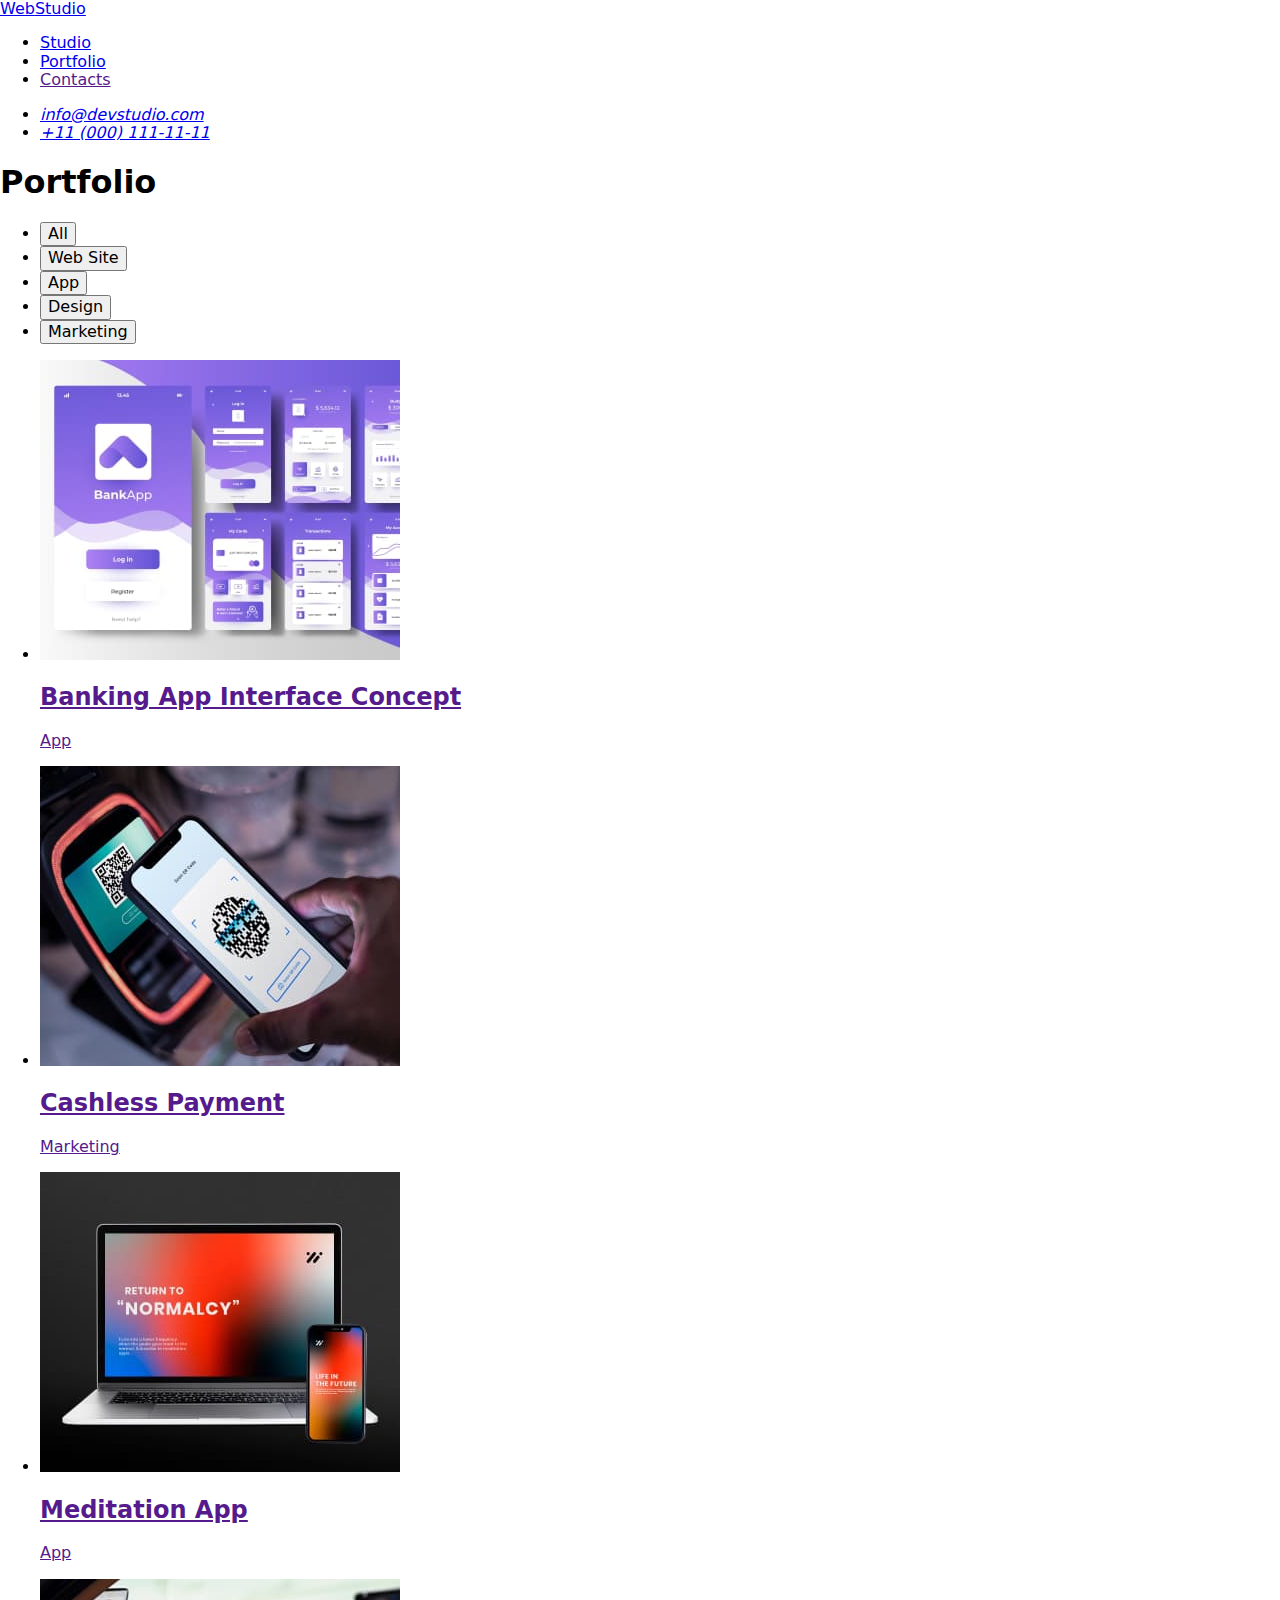
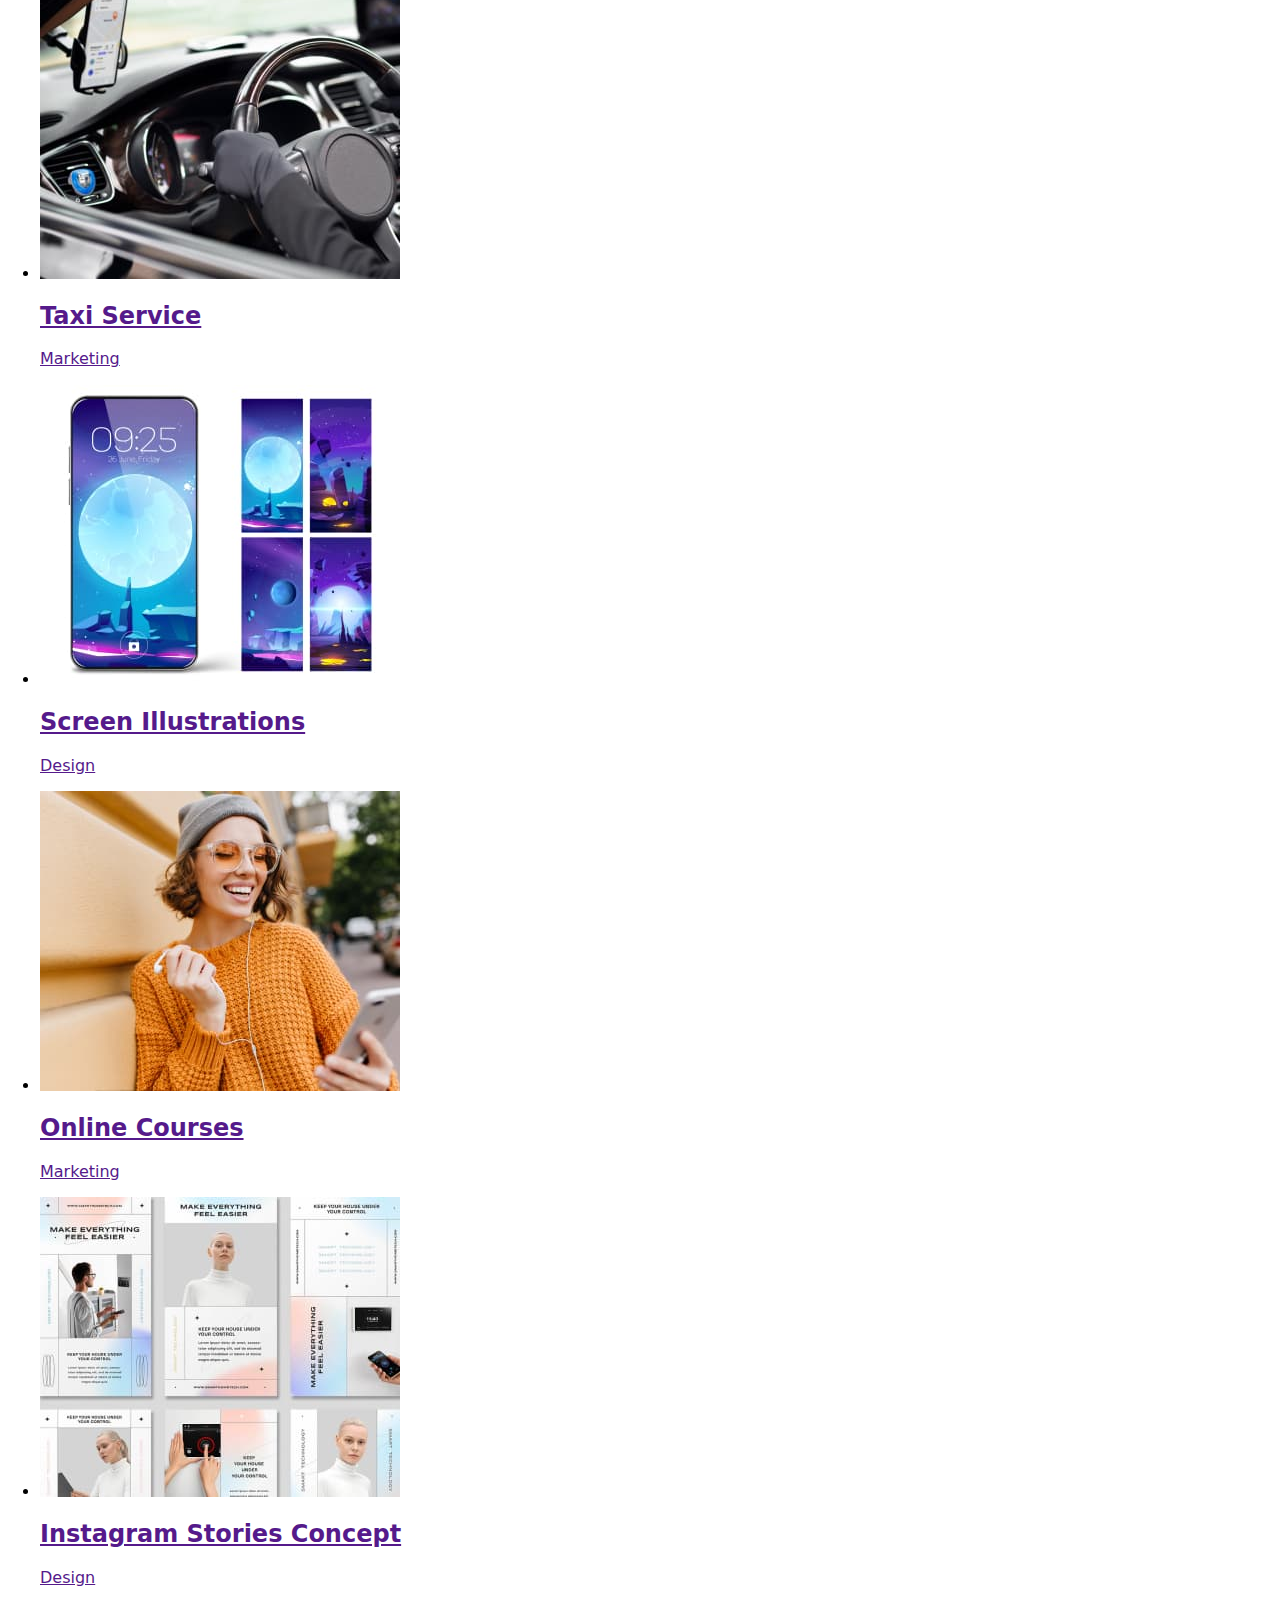
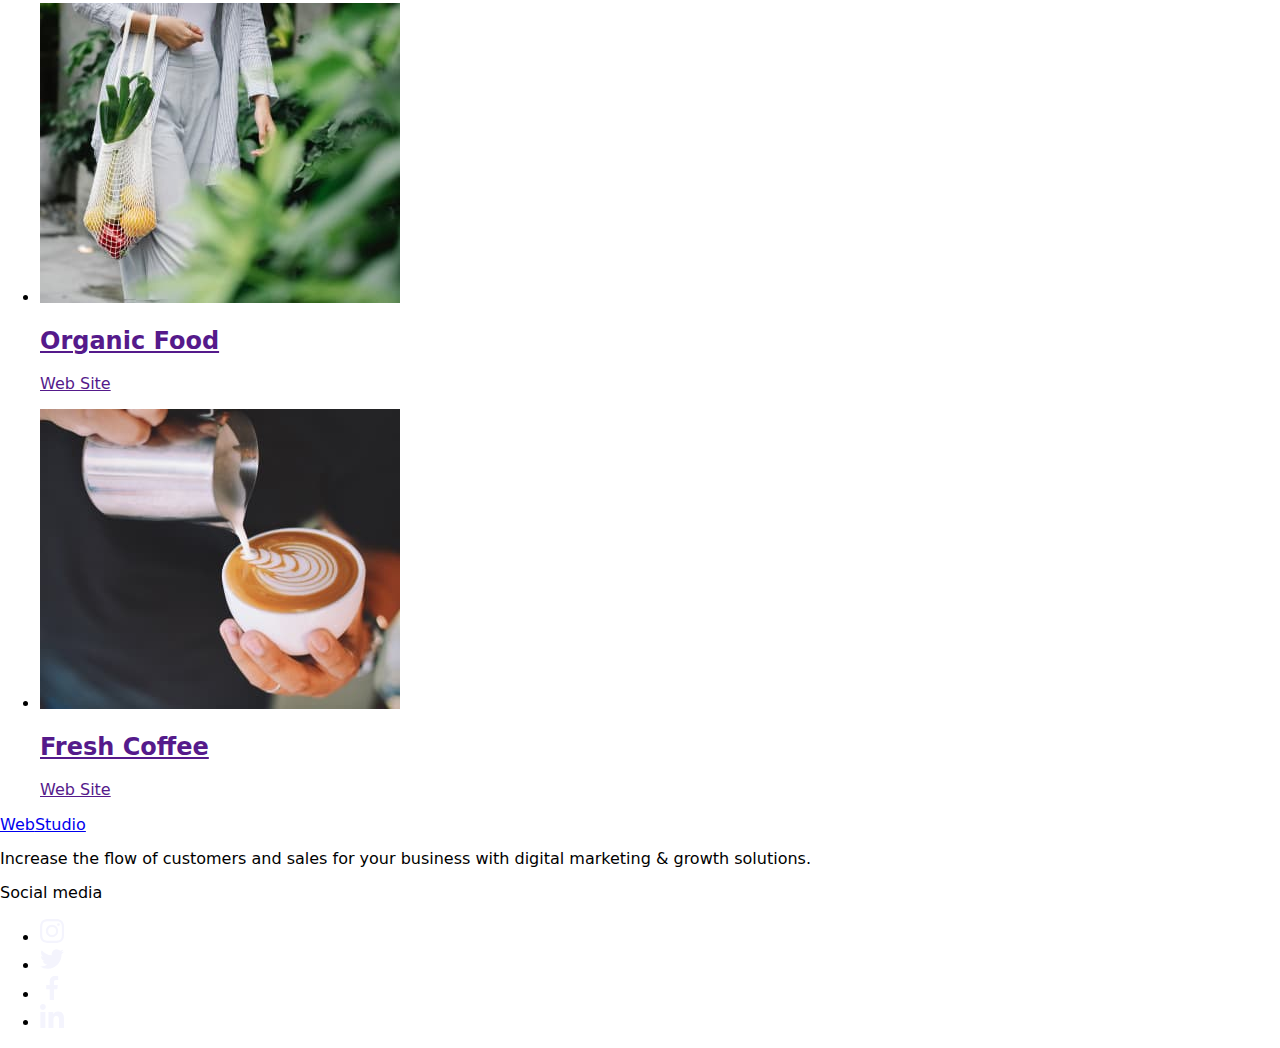
==== portfolio.html @ e6bb468a "copies files from" ====
<!DOCTYPE html>
<html lang="en">
  <head>
    <meta charset="UTF-8" />
    <meta http-equiv="X-UA-Compatible" content="IE=edge" />
    <meta name="viewport" content="width=device-width, initial-scale=1.0" />

    <title>Portfolio</title>
    <link rel="preconnect" href="https://fonts.googleapis.com" />
    <link rel="preconnect" href="https://fonts.gstatic.com" crossorigin />
    <link
      href="https://fonts.googleapis.com/css2?family=Raleway:wght@800&family=Roboto:wght@400;500;700;900&display=swap"
      rel="stylesheet"
    />
    <link
      rel="stylesheet"
      href="https://cdnjs.cloudflare.com/ajax/libs/modern-normalize/1.1.0/modern-normalize.min.css"
    />

    <link rel="stylesheet" href="./css/styles.css" />
  </head>

  <body>
    <!-- Header -->

    <header class="page-header">
      <div class="container main-header">
        <nav class="site-nav">
          <a class="logo-header link" href="./index.html"
            >Web<span class="logo-part-header">Studio</span></a
          >
          <ul class="menu list">
            <li class="menu-item">
              <a class="menu-link link" href="./index.html">Studio</a>
            </li>
            <li class="menu-item">
              <a class="menu-link link" href="./portfolio.html">Portfolio</a>
            </li>
            <li class="menu-item">
              <a class="menu-link link" href="">Contacts</a>
            </li>
          </ul>
        </nav>

        <address class="contacts">
          <ul class="contacts-list list">
            <li class="contacts-item">
              <a class="contact-link link" href="mailto:info@devstudio.com"
                >info@devstudio.com</a
              >
            </li>
            <li class="contacts-item">
              <a class="contact-link link" href="tel:+110001111111"
                >+11 (000) 111-11-11</a
              >
            </li>
          </ul>
        </address>
      </div>
    </header>

    <!-- Main -->

    <main>
      <section class="section projects">
        <!-- Hidden header h1 -->

        <div class="container">
          <h1 class="page-title visually-hidden">Portfolio</h1>

          <!-- Filters -->

          <ul class="filters-list list">
            <li class="filters-item">
              <button class="filters-btn" type="button">All</button>
            </li>
            <li class="filters-item">
              <button class="filters-btn" type="button">Web Site</button>
            </li>
            <li class="filters-item">
              <button class="filters-btn" type="button">App</button>
            </li>
            <li class="filters-item">
              <button class="filters-btn" type="button">Design</button>
            </li>
            <li class="filters-item">
              <button class="filters-btn" type="button">Marketing</button>
            </li>
          </ul>

          <!-- Projects -->

          <ul class="projects-list list">
            <li class="projects-card">
              <a class="projects-link link" href="">
                <img
                  class="projects-img"
                  src="./images/portfolio/banking-app.jpg"
                  alt="Banking App Interface Concept"
                  width="360"
                  height="300"
                />
                <div class="description">
                  <h2 class="projects-name">Banking App Interface Concept</h2>
                  <p class="projects-type">App</p>
                </div>
              </a>
            </li>

            <li class="projects-card">
              <a class="projects-link link" href="">
                <img
                  class="projects-img"
                  src="./images/portfolio/cashless-payment.jpg"
                  alt="Cashless Payment"
                  width="360"
                  height="300"
                />
                <div class="description">
                  <h2 class="projects-name">Cashless Payment</h2>
                  <p class="projects-type">Marketing</p>
                </div>
              </a>
            </li>

            <li class="projects-card">
              <a class="projects-link link" href="">
                <img
                  class="projects-img"
                  src="./images/portfolio/meditation-app.jpg"
                  alt="Meditation App"
                  width="360"
                  height="300"
                />
                <div class="description">
                  <h2 class="projects-name">Meditation App</h2>
                  <p class="projects-type">App</p>
                </div>
              </a>
            </li>

            <li class="projects-card">
              <a class="projects-link link" href="">
                <img
                  class="projects-img"
                  src="./images/portfolio/taxi-service.jpg"
                  alt="Taxi Service"
                  width="360"
                  height="300"
                />
                <div class="description">
                  <h2 class="projects-name">Taxi Service</h2>
                  <p class="projects-type">Marketing</p>
                </div>
              </a>
            </li>

            <li class="projects-card">
              <a class="projects-link link" href="">
                <img
                  class="projects-img"
                  src="./images/portfolio/screen-illustrations.jpg"
                  alt="Screen Illustrations"
                  width="360"
                  height="300"
                />
                <div class="description">
                  <h2 class="projects-name">Screen Illustrations</h2>
                  <p class="projects-type">Design</p>
                </div>
              </a>
            </li>

            <li class="projects-card">
              <a class="projects-link link" href="">
                <img
                  class="projects-img"
                  src="./images/portfolio/online-courses.jpg"
                  alt="Online Courses"
                  width="360"
                  height="300"
                />
                <div class="description">
                  <h2 class="projects-name">Online Courses</h2>
                  <p class="projects-type">Marketing</p>
                </div>
              </a>
            </li>

            <li class="projects-card">
              <a class="projects-link link" href="">
                <img
                  class="projects-img"
                  src="./images/portfolio/instagram-stories-concept.jpg"
                  alt="Instagram Stories Concept"
                  width="360"
                  height="300"
                />
                <div class="description">
                  <h2 class="projects-name">Instagram Stories Concept</h2>
                  <p class="projects-type">Design</p>
                </div>
              </a>
            </li>

            <li class="projects-card">
              <a class="projects-link link" href="">
                <img
                  class="projects-img"
                  src="./images/portfolio/organic-food.jpg"
                  alt="Organic Food"
                  width="360"
                  height="300"
                />
                <div class="description">
                  <h2 class="projects-name">Organic Food</h2>
                  <p class="projects-type">Web Site</p>
                </div>
              </a>
            </li>

            <li class="projects-card">
              <a class="projects-link link" href="">
                <img
                  class="projects-img"
                  src="./images/portfolio/fresh-coffee.jpg"
                  alt="Fresh Coffee"
                  width="360"
                  height="300"
                />
                <div class="description">
                  <h2 class="projects-name">Fresh Coffee</h2>
                  <p class="projects-type">Web Site</p>
                </div>
              </a>
            </li>
          </ul>
        </div>
      </section>
    </main>

    <!-- Footer -->

    <footer class="page-footer">
      <div class="container main-footer">
        <div class="footer-slogan">
          <a class="logo-footer link" href="./index.html"
            >Web<span class="logo-part-footer">Studio</span></a
          >
          <p class="footer-text">
            Increase the flow of customers and sales for your business with
            digital marketing & growth solutions.
          </p>
        </div>

        <div class="social-media">
          <p class="footer-text">Social media</p>
          <ul class="footer-social-media list">
            <li class="footer-social-media-item">
              <a
                class="footer-social-media-link link"
                href=""
                aria-label="Instagram"
              >
                <svg class="social-media-icon" width="24" height="24">
                  <use href="./images/icons.svg#icon-instagram"></use>
                </svg>
              </a>
            </li>

            <li class="footer-social-media-item">
              <a
                class="footer-social-media-link link"
                href=""
                aria-label="Twitter"
              >
                <svg class="social-media-icon" width="24" height="24">
                  <use href="./images/icons.svg#icon-twitter"></use>
                </svg>
              </a>
            </li>

            <li class="footer-social-media-item">
              <a
                class="footer-social-media-link link"
                href=""
                aria-label="Facebook"
              >
                <svg class="social-media-icon" width="24" height="24">
                  <use href="./images/icons.svg#icon-facebook"></use>
                </svg>
              </a>
            </li>

            <li class="footer-social-media-item">
              <a
                class="footer-social-media-link link"
                href=""
                aria-label="Linkedin"
              >
                <svg class="social-media-icon" width="24" height="24">
                  <use href="./images/icons.svg#icon-linkedin"></use>
                </svg>
              </a>
            </li>
          </ul>
        </div>
      </div>
    </footer>
  </body>
</html>
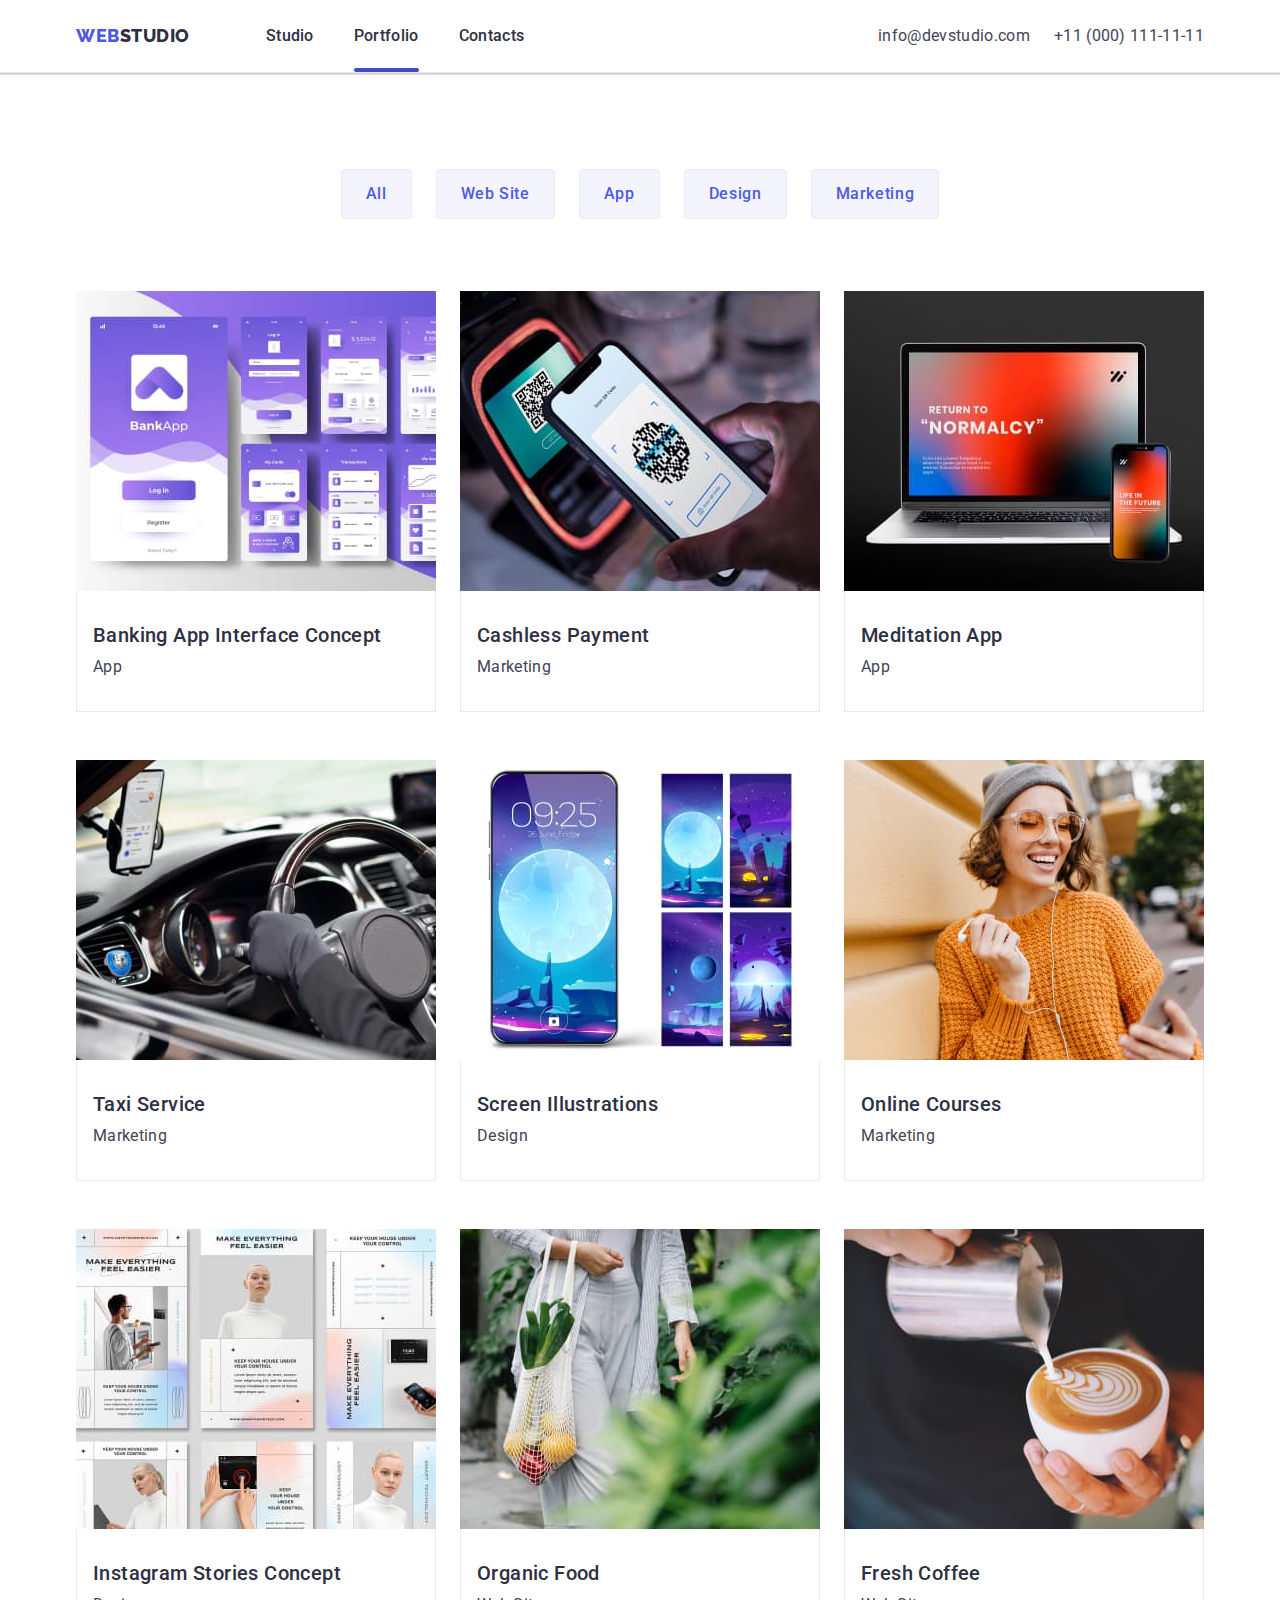
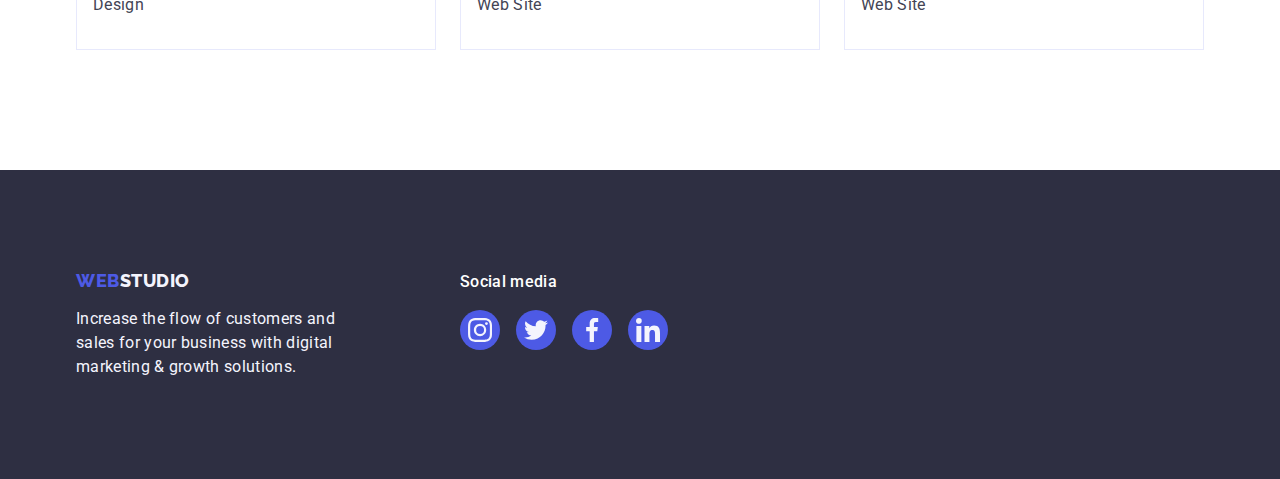
==== commit 1de90b31: "updates html & css" ====
--- a/portfolio.html
+++ b/portfolio.html
@@ -20,7 +20,7 @@
     <link rel="stylesheet" href="./css/styles.css" />
   </head>
 
-  <body>
+  <body">
     <!-- Header -->
 
     <header class="page-header">
@@ -34,7 +34,9 @@
               <a class="menu-link link" href="./index.html">Studio</a>
             </li>
             <li class="menu-item">
-              <a class="menu-link link" href="./portfolio.html">Portfolio</a>
+              <a class="menu-link link active" href="./portfolio.html"
+                >Portfolio</a
+              >
             </li>
             <li class="menu-item">
               <a class="menu-link link" href="">Contacts</a>
@@ -93,13 +95,23 @@
           <ul class="projects-list list">
             <li class="projects-card">
               <a class="projects-link link" href="">
-                <img
+
+                
+              <div class="project-thumb">
+                  <img
                   class="projects-img"
                   src="./images/portfolio/banking-app.jpg"
                   alt="Banking App Interface Concept"
                   width="360"
                   height="300"
                 />
+              
+                <div class="project-overlay">
+                  <p class="project-overlay-text">14 Stylish and User-Friendly App Design Concepts · Task Manager App · Calorie Tracker App · Exotic Fruit Ecommerce App · Cloud Storage App</p>
+                </div>
+               
+              </div>
+
                 <div class="description">
                   <h2 class="projects-name">Banking App Interface Concept</h2>
                   <p class="projects-type">App</p>
--- a/css/styles.css
+++ b/css/styles.css
@@ -0,0 +1,658 @@
+/* INDEX.HTML */
+
+:root {
+  --main-font-family: "Roboto", sans-serif;
+  --secondary-font-family: "Raleway", sans-serif;
+  --primary-text-color: #434455;
+  --secondary-text-color: #2e2f42;
+  --accent-color: #404bbf;
+  --basic-bg-color: #fff;
+  --secondary-bg-color: #f4f4fd;
+  --hero-text-color: #fff;
+  --footer-text-color: #f4f4fd;
+  --footer-bg-color: #2e2f42;
+  --border-color: #e7e9fc;
+  --transition-hover-focus: 250ms cubic-bezier(0.4, 0, 0.2, 1);
+}
+
+.list {
+  list-style: none;
+}
+
+.link {
+  text-decoration: none;
+}
+
+h1,
+h2,
+h3,
+h4,
+p {
+  margin-top: 0;
+  margin-bottom: 0;
+}
+
+ol,
+ul {
+  margin-top: 0;
+  margin-bottom: 0;
+  padding-left: 0;
+}
+
+button {
+  cursor: pointer;
+}
+
+img {
+  display: block;
+  max-width: 100%;
+  height: auto;
+}
+
+body {
+  font-family: var(--main-font-family);
+  color: var(--primary-text-color);
+  background-color: var(--basic-bg-color);
+
+  margin: 0;
+}
+
+.container {
+  width: 1158px;
+  padding-left: 15px;
+  padding-right: 15px;
+  margin-right: auto;
+  margin-left: auto;
+}
+
+.section {
+  padding-top: 120px;
+  padding-bottom: 120px;
+}
+
+.visually-hidden {
+  position: absolute;
+  width: 1px;
+  height: 1px;
+  margin: -1px;
+  border: 0;
+  padding: 0;
+  white-space: nowrap;
+  clip-path: inset(100%);
+  clip: rect(0 0 0 0);
+  overflow: hidden;
+}
+
+/* HEADER */
+
+.page-header {
+  border-bottom: 1px solid var(--border-color);
+  box-shadow: 0px 2px 1px rgba(46, 47, 66, 0.08),
+    0px 1px 1px rgba(46, 47, 66, 0.16), 0px 1px 6px rgba(46, 47, 66, 0.08);
+}
+
+.main-header {
+  display: flex;
+  align-items: center;
+}
+
+.site-nav .logo-header {
+  display: flex;
+  margin-right: 76px;
+}
+
+.logo-header,
+.logo-footer {
+  color: #4d5ae5;
+
+  font-family: var(--secondary-font-family);
+  font-weight: 800;
+  font-size: 18px;
+  line-height: 1.17;
+  letter-spacing: 0.03em;
+  text-transform: uppercase;
+}
+
+.logo-part-header {
+  color: var(--secondary-text-color);
+}
+
+.site-nav {
+  display: flex;
+  align-items: center;
+}
+
+.menu {
+  display: flex;
+  gap: 40px;
+}
+
+.menu-link {
+  position: relative;
+
+  display: block;
+  padding-top: 24px;
+  padding-bottom: 24px;
+
+  color: var(--secondary-text-color);
+
+  font-weight: 500;
+  font-size: 16px;
+  line-height: 1.5;
+  letter-spacing: 0.02em;
+}
+
+.menu-link:hover,
+.menu-link:focus,
+.contact-link:hover,
+.contact-link:focus {
+  color: var(--accent-color);
+  transition: color var(--transition-hover-focus);
+}
+
+.menu-link.active::after {
+  content: "";
+  width: 100%;
+  height: 4px;
+
+  position: absolute;
+  left: 0px;
+  bottom: 0;
+
+  background: #404bbf;
+  border-radius: 2px;
+}
+
+.contacts {
+  display: flex;
+  margin-left: auto;
+}
+
+.contacts-list {
+  display: flex;
+  gap: 24px;
+}
+
+.contact-link {
+  display: block;
+  padding-top: 24px;
+  padding-bottom: 24px;
+
+  color: var(--primary-text-color);
+
+  font-style: normal;
+  font-size: 16px;
+  line-height: 1.5;
+  letter-spacing: 0.02em;
+}
+
+/* MAIN */
+
+/* HERO */
+
+.hero {
+  padding-top: 188px;
+  padding-bottom: 188px;
+  max-width: 1440px;
+  height: 600px;
+  margin-right: auto;
+  margin-left: auto;
+
+  background-color: #2e2f42;
+
+  text-align: center;
+
+  background-image: linear-gradient(
+      rgba(46, 47, 66, 0.7),
+      rgba(46, 47, 66, 0.7)
+    ),
+    url(../images/people-office.jpg);
+
+  background-repeat: no-repeat;
+  background-position: center;
+  background-size: cover;
+}
+
+.main-title {
+  margin-bottom: 48px;
+  margin-left: auto;
+  margin-right: auto;
+
+  max-width: 496px;
+
+  color: var(--hero-text-color);
+
+  font-weight: 700;
+  font-size: 56px;
+  line-height: 1.07;
+  letter-spacing: 0.02em;
+}
+
+.hero-btn {
+  display: block;
+  margin: 0 auto;
+  padding: 16px 32px;
+  min-width: 169px;
+
+  border: none;
+  border-radius: 4px;
+  box-shadow: 0px 4px 4px rgba(0, 0, 0, 0.15);
+  background-color: #4d5ae5;
+  color: var(--hero-text-color);
+
+  font-weight: 500;
+  font-size: 16px;
+  line-height: 1.5;
+  letter-spacing: 0.04em;
+}
+
+.hero-btn:hover,
+.hero-btn:focus {
+  background-color: var(--accent-color);
+  transition: background-color var(--transition-hover-focus);
+}
+
+/* FEATURES */
+
+.features-list {
+  display: flex;
+  gap: 24px;
+}
+
+.features-item {
+  flex-basis: calc((100% - 72px) / 4);
+}
+
+.features-thumb {
+  display: flex;
+  align-items: center;
+  justify-content: center;
+
+  height: 112px;
+  padding: 24px 100px;
+  margin-bottom: 8px;
+
+  border-radius: 4px;
+
+  background-color: var(--secondary-bg-color);
+}
+
+.features-item-title {
+  margin-bottom: 8px;
+
+  color: var(--secondary-text-color);
+
+  font-weight: 500;
+  font-size: 20px;
+  line-height: 1.2;
+  letter-spacing: 0.02em;
+}
+
+.features-text {
+  color: var(--primary-text-color);
+
+  font-size: 16px;
+  line-height: 1.5;
+  letter-spacing: 0.02em;
+}
+
+/* WHAT ARE WE DOING */
+
+.our-works {
+  padding-top: 0;
+}
+
+.works-list {
+  display: flex;
+  gap: 24px;
+}
+
+.works-item {
+  flex-basis: calc((100% - 48px) / 3);
+}
+
+.section-title {
+  margin-bottom: 72px;
+
+  color: var(--secondary-text-color);
+
+  font-weight: 700;
+  font-size: 36px;
+  line-height: 1.1;
+  text-align: center;
+  letter-spacing: 0.02em;
+  text-transform: capitalize;
+}
+
+/* Our Team */
+
+.our-team {
+  background-color: var(--secondary-bg-color);
+}
+
+.team-list {
+  display: flex;
+  gap: 24px;
+}
+
+.team-card {
+  flex-basis: calc((100% - 48px) / 3);
+
+  background-color: var(--basic-bg-color);
+
+  box-shadow: 0px 1px 6px rgba(46, 47, 66, 0.08),
+    0px 1px 1px rgba(46, 47, 66, 0.16), 0px 2px 1px rgba(46, 47, 66, 0.08);
+  border-radius: 0px 0px 4px 4px;
+}
+
+.content {
+  padding: 32px 0;
+}
+
+.team-name {
+  margin-bottom: 8px;
+
+  color: var(--secondary-text-color);
+
+  font-weight: 500;
+  font-size: 20px;
+  line-height: 1.2;
+  text-align: center;
+  letter-spacing: 0.02em;
+}
+
+.team-text {
+  margin-bottom: 8px;
+
+  color: var(--primary-text-color);
+
+  font-size: 16px;
+  line-height: 1.5;
+  text-align: center;
+  letter-spacing: 0.02em;
+}
+
+.team-social {
+  display: flex;
+  gap: 24px;
+  justify-content: center;
+}
+
+.team-social-item {
+  width: 40px;
+  height: 40px;
+}
+
+.social-link {
+  display: flex;
+  align-items: center;
+  justify-content: center;
+
+  width: 100%;
+  height: 100%;
+
+  border-radius: 50%;
+
+  color: #f4f4fd;
+  background-color: #4d5ae5;
+}
+
+.social-link:hover,
+.social-link:focus {
+  background-color: var(--accent-color);
+  transition: background-color var(--transition-hover-focus);
+}
+
+.social-media-icon {
+  display: flex;
+  align-items: center;
+  justify-content: center;
+
+  fill: currentColor;
+}
+
+/* CUSTOMERS */
+
+.customers-list {
+  display: flex;
+  justify-content: center;
+
+  gap: 24px;
+}
+.customers-item {
+  width: calc((100% - 120px) / 6);
+  height: 88px;
+}
+
+.customer-link {
+  display: flex;
+  align-items: center;
+  justify-content: center;
+
+  width: 100%;
+  height: 100%;
+
+  border: 1px solid #8e8f99;
+  border-radius: 4px;
+  color: #8e8f99;
+}
+
+.customer-link:hover,
+.customer-link:focus {
+  color: var(--accent-color);
+  border: 1px solid var(--accent-color);
+
+  transition: color, border var(--transition-hover-focus),
+    var(--transition-hover-focus);
+}
+
+.customer-icon {
+  fill: currentColor;
+}
+
+/* FOOTER */
+
+.page-footer {
+  padding-top: 100px;
+  padding-bottom: 100px;
+
+  background-color: var(--footer-bg-color);
+}
+
+.main-footer {
+  display: flex;
+  align-items: baseline;
+}
+
+.footer-slogan {
+  margin-right: 120px;
+  max-width: 264px;
+}
+
+.logo-footer {
+  display: inline-block;
+  margin-bottom: 16px;
+}
+
+.logo-part-footer {
+  color: var(--footer-text-color);
+}
+
+.footer-text {
+  color: var(--footer-text-color);
+
+  font-size: 16px;
+  line-height: 1.5;
+  letter-spacing: 0.02em;
+}
+
+.social-media .footer-text {
+  margin-bottom: 16px;
+  font-weight: 500;
+
+  color: #fff;
+}
+
+.social-media {
+  max-width: 208px;
+}
+
+.footer-social-media {
+  display: flex;
+  gap: 16px;
+  justify-content: center;
+  align-items: center;
+}
+
+.footer-social-media-item {
+  width: 40px;
+  height: 40px;
+}
+
+.footer-social-media-link {
+  display: flex;
+  align-items: center;
+  justify-content: center;
+
+  width: 100%;
+  height: 100%;
+
+  border-radius: 50%;
+
+  color: #f4f4fd;
+  background-color: #4d5ae5;
+}
+
+.footer-social-media-link:hover,
+.footer-social-media-link:focus {
+  background-color: #31d0aa;
+  transition: background-color var(--transition-hover-focus);
+}
+
+/* PORTFOLIO.HTML */
+
+/* FILTERS */
+
+.filters-list {
+  display: flex;
+  justify-content: center;
+  margin-bottom: 72px;
+  gap: 24px;
+}
+
+.filters-btn {
+  display: flex;
+  padding: 12px 24px;
+  border: 1px solid var(--border-color);
+  border-radius: 4px;
+  background-color: var(--secondary-bg-color);
+  color: #4d5ae5;
+
+  font-weight: 500;
+  font-size: 16px;
+  line-height: 1.5;
+  letter-spacing: 0.04em;
+}
+
+.filters-btn:hover,
+.filters-btn:focus {
+  background-color: var(--accent-color);
+  color: #fff;
+  border: 1px solid transparent;
+
+  box-shadow: 0px 3px 1px rgba(0, 0, 0, 0.1), 0px 2px 1px rgba(0, 0, 0, 0.08),
+    0px 2px 2px rgba(0, 0, 0, 0.12);
+
+  transition: background-color, color, border,
+    box-shadow var(--transition-hover-focus), var(--transition-hover-focus),
+    var(--transition-hover-focus), var(--transition-hover-focus);
+}
+
+/* PROJECTS */
+
+.projects {
+  padding-top: 96px;
+}
+
+.projects-list {
+  display: flex;
+  flex-wrap: wrap;
+  gap: 48px 24px;
+}
+
+.projects-card {
+  flex-basis: calc((100% - 48px) / 3);
+}
+
+.projects-link {
+  display: block;
+}
+
+.projects-link:hover,
+.projects-link:focus {
+  box-shadow: 0px 1px 6px rgba(46, 47, 66, 0.08),
+    0px 1px 1px rgba(46, 47, 66, 0.16), 0px 2px 1px rgba(46, 47, 66, 0.08);
+
+  transition: box-shadow var(--transition-hover-focus);
+}
+
+.project-thumb {
+  position: relative;
+  overflow: hidden;
+}
+
+.project-overlay {
+  padding: 40px 32px 164px 32px;
+
+  position: absolute;
+  bottom: 0;
+
+  left: 0;
+  width: 100%;
+  height: 100%;
+
+  background-color: #4d5ae5;
+
+  transform: translateY(100%);
+  transition: transform var(--transition-hover-focus);
+
+  opacity: 0;
+}
+
+.projects-card:hover .project-overlay {
+  transform: translateY(0);
+  opacity: 1;
+}
+
+.project-overlay-text {
+  font-size: 16px;
+  line-height: 1.5;
+
+  letter-spacing: 0.02em;
+
+  color: #f4f4fd;
+}
+
+.projects-card .description {
+  padding: 32px 16px;
+  border: 1px solid var(--border-color);
+  border-top: none;
+}
+
+.projects-name {
+  margin-bottom: 8px;
+  color: var(--secondary-text-color);
+
+  font-weight: 500;
+  font-size: 20px;
+  line-height: 1.2;
+  letter-spacing: 0.02em;
+}
+
+.projects-type {
+  color: var(--primary-text-color);
+
+  font-size: 16px;
+  line-height: 1.5;
+  letter-spacing: 0.02em;
+}
